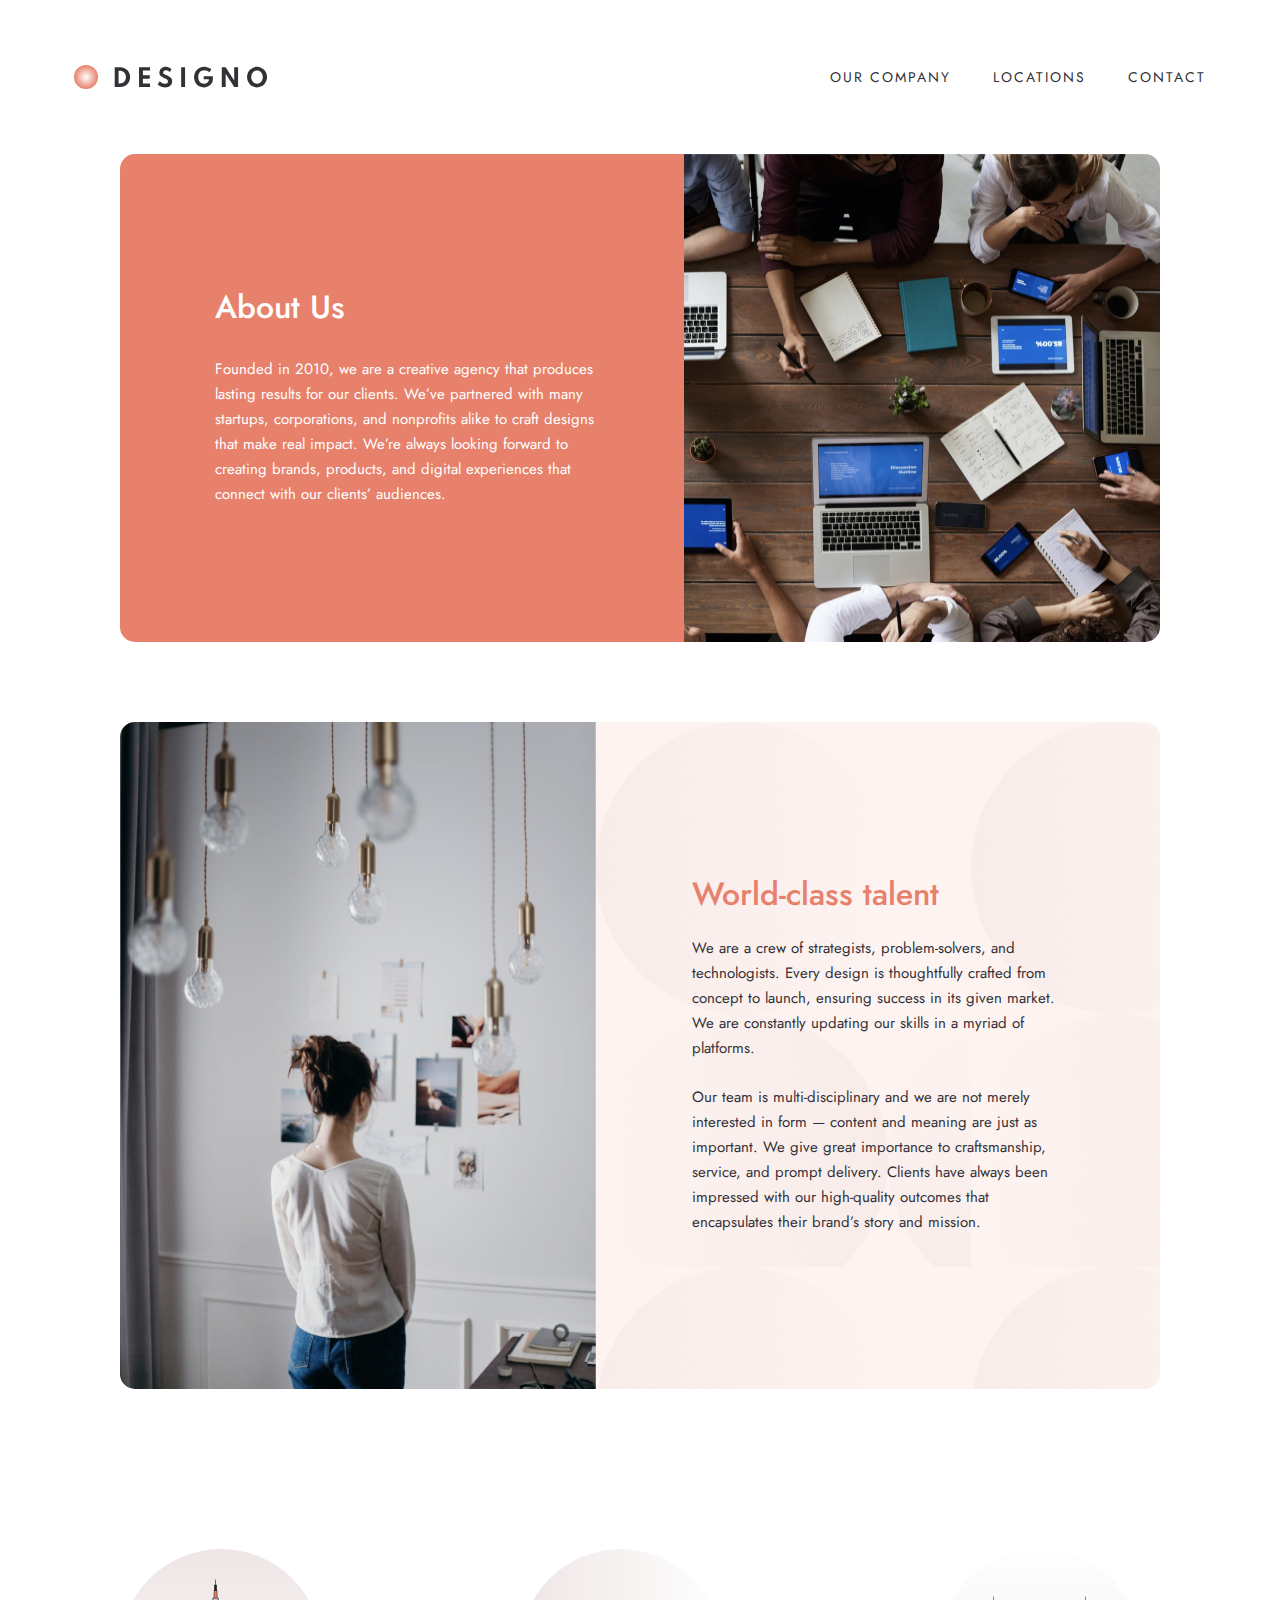
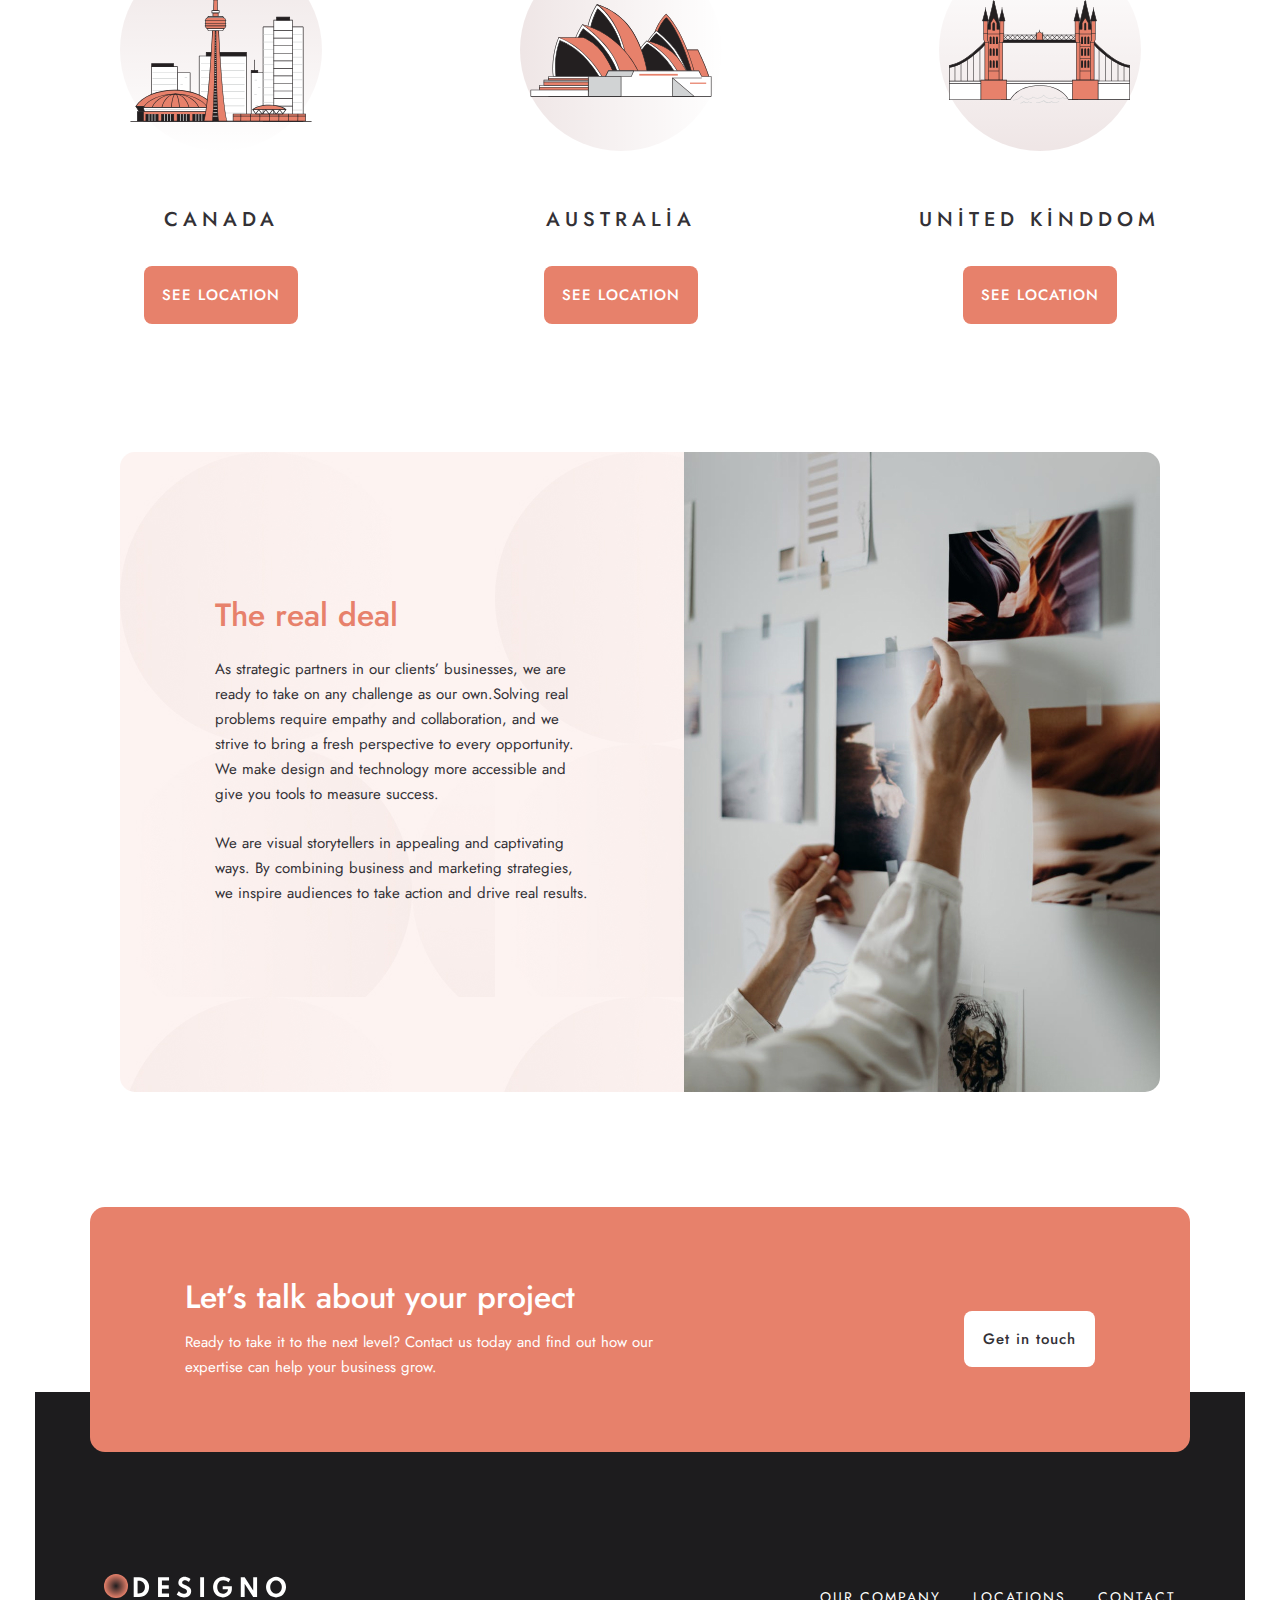
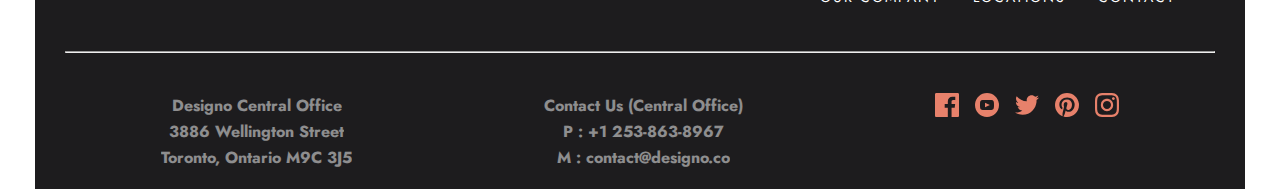
==== index.html @ 9c94b3c3 "tüm dosyalar git'e kayıt edildi" ====
<!DOCTYPE html>
<html lang="en">
<head>
    <meta charset="UTF-8">
    <meta name="viewport" content="width=device-width, initial-scale=1.0">
    <link rel="preconnect" href="https://fonts.googleapis.com">
    <link rel="preconnect" href="https://fonts.gstatic.com" crossorigin>
    <link href="https://fonts.googleapis.com/css2?family=Jost:ital,wght@0,100..900;1,100..900&display=swap" rel="stylesheet">
    <title>Batuhan Çoban</title>
    <link rel="stylesheet" href="assets/css/stil.css">
    <script src="assets/js/script.js" defer></script>
</head>
<body>

    <!-- ANA KAPSAYICI -->
    <div class="conteiner">
        <!-- HEADER START -->
        <header class="header">
            <div class="header-logo">
                <img src="assets/img/desing-logo.svg" alt="">
                <img src="assets/img/DESIGNO.svg" alt="">
            </div>
            <!-- HEADER LİNK TABLET DESKTOP START -->
            <div class="header-link mobile-hidden">
                <a href="">OUR COMPANY</a>
                <a href="">LOCATIONS</a>
                <a href="">CONTACT</a>
            </div>
            <!-- HEADER LİNK TABLET DESKTOP END -->

            <!-- HEADER MOBİLE MENÜ START -->
            <img class="tablet-desktop-hidden" src="assets/img/menü.svg" alt="">
            <!-- HEADER MOBİLE MENÜ END -->
        </header>
        <!-- HEADER END -->
        <!-- ------------------------------------------------------- -->
        <!-- PAGE1 START -->
        <div class="page1">
            <img class="mobile-img1" src="assets/img/mobil-img1.jpg" alt="">
            <img class="tablet-img1" src="assets/img/tablet-img1.jpg" alt="">
            <img class="desktop-img1" src="assets/img/desktop-img1.jpg" alt="">
            <div class="page1-content">
                <h1>About Us</h1>
                <p>Founded in 2010, we are a creative agency that produces lasting results for our clients. We’ve partnered with many startups, corporations, and nonprofits alike to craft designs that make real impact. We’re always looking forward to creating brands, products, and digital experiences that connect with our clients’ audiences.</p>
            </div>
        </div>
        <!-- PAGE1 END -->
        <!-------------------------------------------------------------- -->
        <!-- PAGE2 START -->
        <div class="page2">
            <img class="mobile-img2" src="assets/img/mobil-img2.jpg" alt="">
            <img class="tablet-img2" src="assets/img/tablet-img2.jpg" alt="">
            <img class="desktop-img2" src="assets/img/desktop-img2.jpg" alt="">
            <div class="page2-content">
                <h1>World-class talent</h1>
                <p>We are a crew of strategists, problem-solvers, and technologists. Every design is thoughtfully crafted from concept to launch, ensuring success in its given market. We are constantly updating our skills in a myriad of platforms.</p>
                <p>Our team is multi-disciplinary and we are not merely interested in form — content and meaning are just as important. We give great importance to craftsmanship, service, and prompt delivery. Clients have always been impressed with our high-quality outcomes that encapsulates their brand’s story and mission.</p>
            </div>
        </div>
        <!-- PAGE2 END -->
        <!-- ------------------------------------------------------- -->
        <!-- PAGE3 START -->
        <div class="page3">
            <div class="canada">
                <img src="assets/img/canada.svg" alt="">
                <p>CANADA</p>
                <a target="_blank" href="https://www.google.com/maps/place/Kanada/@48.8907087,-135.5246105,3z/data=!3m1!4b1!4m6!3m5!1s0x4b0d03d337cc6ad9:0x9968b72aa2438fa5!8m2!3d56.130366!4d-106.346771!16zL20vMGQwNjBn?authuser=0&entry=ttu">SEE LOCATION</a>
            </div>
            <div class="australia">
                <img src="assets/img/australia.svg" alt="">
                <p>AUSTRALİA</p>
                <a target="_blank" href="https://www.google.com/maps/place/Avustralya/@-24.5253214,111.8379292,4z/data=!3m1!4b1!4m6!3m5!1s0x2b2bfd076787c5df:0x538267a1955b1352!8m2!3d-25.274398!4d133.775136!16zL20vMGNoZ2h5?authuser=0&entry=ttu">SEE LOCATION</a>
            </div>
            <div class="united-kingdom">
                <img src="assets/img/united-kingdom.svg" alt="">
                <p>UNİTED KİNDDOM</p>
                <a target="_blank" href="https://www.google.com/maps/place/Birle%C5%9Fik+Krall%C4%B1k/@54.1029412,-15.0066195,5z/data=!3m1!4b1!4m6!3m5!1s0x25a3b1142c791a9:0xc4f8a0433288257a!8m2!3d55.378051!4d-3.435973!16zL20vMDdzc2M?authuser=0&entry=ttu">SEE LOCATION</a>
            </div>
        </div>
        <!-- PAGE3 END -->
        <!-- ------------------------------------------------------- -->
        <!-- PAGE4 START -->
        <div class="page4">
            <img class="mobile-img3" src="assets/img/mobile-img3.jpg" alt="">
            <img class="tablet-img3" src="assets/img/tablet-img3.jpg" alt="">
            <img class="desktop-img3" src="assets/img/desktop-img3.jpg" alt="">
            <div class="page4-content">
                <h1>The real deal</h1>
                <p>As strategic partners in our clients’ businesses, we are ready to take on any challenge as our own.Solving real problems require empathy and collaboration, and we strive to bring a fresh perspective to every opportunity. We make design and technology more accessible and give you tools to measure success.</p>
                <p>We are visual storytellers in appealing and captivating ways. By combining business and marketing strategies, we inspire audiences to take action and drive real results.</p>
            </div>
        </div>
        <!-- PAGE4 END -->

        <!-- FOOTER START -->
        <footer class="footer">
            <div class="footer-content">
                <div class="footer-content-mini1">
                    <h1>Let’s talk about your project</h1>
                    <p>Ready to take it to the next level? Contact us today and find out how our expertise can help your business grow.</p>
                </div>
                <div class="footer-content-mini2">
                    <a href="">Get in touch</a>
                </div>
            </div>

            <div class="footer-content2">
                <div class="footer-logo">
                    <div class="footer-logo2">
                        <img src="assets/img/desing-logo.svg" alt="">
                        <img src="assets/img/footer-desingo.svg" alt="">
                    </div>
                    <hr class="footer-hr1">
                    <div class="footer-link">
                        <a href="">OUR COMPANY</a>
                        <a href="">LOCATIONS</a>
                        <a href="">CONTACT</a>
                    </div>
                </div>
            </div>
            <hr class="footer-hr2">

            <div class="footer-end-content">
                <div class="footer-end-content1">
                    <p>Designo Central Office</p>
                    <p>3886 Wellington Street</p>
                    <p>Toronto, Ontario M9C 3J5</p>
                </div>
                <div class="footer-end-content2">
                    <p>Contact Us (Central Office)</p>    
                    <p>P : +1 253-863-8967</p>    
                    <p>M : contact@designo.co</p> 
                </div>
                <div class="footer-end-content3">
                    <img src="assets/img/facebook.svg" alt="">
                    <img src="assets/img/youtube.svg" alt="">
                    <img src="assets/img/twitter.svg" alt="">
                    <img src="assets/img/sosyalmedya.svg" alt="">
                    <img src="assets/img/ınstagram.svg" alt="">
                </div>
            </div>

        </footer>

        <!-- FOOTER END -->
    </div>
    <!-- ANA KAPSAYICI END -->
</body>
</html>
</html>
---- assets/css/stil.css ----
*{
    margin: 0;
    padding: 0;
    box-sizing:border-box;
    font-family: "Jost", sans-serif;
    a{
        text-decoration: none;
    }
}

.mobile-hidden{display: none;}
.tablet-img1{display: none;}
.desktop-img1{display: none;}

.tablet-img2{display: none;}
.desktop-img2{display: none;}

.tablet-img3{display: none;}
.desktop-img3{display: none;}

.footer-hr2{display: none;}


.conteiner{
    max-width: 1210px;
    margin-inline: auto;
}
.header{
    display: flex;
    align-items: center;
    justify-content: space-between;
    padding: 35px 24px;
}

.header-logo{
    display: flex;
    gap: 16px;
}

.page1{
    padding: 0px 30px;
    /* max-width: 550px; */
    margin-inline: auto;
    h1{
        color: #FFF;
        text-align: center;
        font-size: 32px;
        font-style: normal;
        font-weight: 500;
        line-height: 36px; /* 112.5% */
    }

    p{
        margin-top: 24px;
        color: #FFF;
        text-align: center;
        font-size: 15px;
        font-style: normal;
        font-weight: 400;
        line-height: 25px; /* 166.667% */
    }


    img{
        width: 100%;
    }
}

.page1-content{
    background-image: url(../img/page1-backgraund.svg);
    text-align: center;
    margin-top: -8px;
    padding: 80px 24px;
}

.page2{
    padding: 0px 30px;
    /* max-width: 550px; */
    margin-inline: auto;

    h1{
        color: #E7816B;
        text-align: center;
        font-size: 32px;
        font-style: normal;
        font-weight: 500;
        line-height: 36px; /* 112.5% */
    }

    p{
        margin-top: 24px;
        color: #333136;
        text-align: center;
        font-size: 15px;
        font-style: normal;
        font-weight: 400;
        line-height: 25px; /* 166.667% */
    }
    img{
        width: 100%;
    }
}


.page2-content{
    background-image: url(../img/page2-background.jpg);
    padding: 80px 24px;
}


.page3{
    text-align: center;
    margin-top: 120px;
    padding: 0px 30px;
    /* max-width: 550px; */
    margin-inline: auto;
    gap: 48px;

    p{
        margin-top: 48px;
        color: #333136;
        font-size: 20px;
        font-weight: 500;
        letter-spacing: 5px;
    }
    a{
        display: inline-block;
        padding: 18px;
        background-color: #E7816B;
        color: #FFF;
        font-size: 15px;
        font-weight: 500;
        letter-spacing: 1px;
        border-radius: 8px;
        margin: 32px auto 48px auto;
    }
}


.page4{
    margin-top: 80px;
    padding: 0px 30px;
    /* max-width: 550px; */
    margin-inline: auto;
    h1{
        color: #E7816B;
        text-align: center;
        font-size: 32px;
        font-weight: 500;
        line-height: 36px; /* 112.5% */
    }
    p{
        margin-top: 24px;
        color: #333136;
        text-align: center;
        font-size: 15px;
        font-weight: 400;
        line-height: 25px; /* 166.667% */
    }
    img{
        width: 100%;
    }
}

.page4-content{
    background-image: url(../img/page2-background.jpg);
    padding: 80px 24px 105px 24px;
}

.footer{
    text-align: center;
    margin-top: 300px;
    padding: 0px 30px;
    /* max-width: 550px; */
    margin-inline: auto;
    background-color: #1D1C1E;
    position: relative;
}



.footer-hr1{
    margin-top: 32px;
}

.footer-logo{
    margin-bottom: 32px;
    a{
        margin-top: 32px;
        color: #FFF;
        font-size: 14px;
        font-weight: 400;
        line-height: 14px; /* 100% */
        letter-spacing: 2px;
        display:block;
    }
}



.footer-content{
    text-align: center;
    border-radius: 15px;
    padding: 64px 24px;
    max-width: 1100px;
    margin-inline: auto;
    background-color: #E7816B;
    margin-top: -185px;
    position: absolute;
    left: 30px;
    right: 30px;
    h1{
        color: #FFF;
        font-size: 32px;
        font-weight: 500;
        line-height: 36px; /* 112.5% */
    }

    p{
        margin-top: 15px;
        color: #FFF;
        font-size: 15px;
        font-weight: 400;
        line-height: 25px; /* 166.667% */
    }
    a{
        margin-top: 32px;
        color: #333136;
        font-size: 15px;
        font-weight: 500;
        letter-spacing: 1px;
        padding: 17px 19px;
        background-color: #FFF;
        display: inline-block;
        border-radius: 8px;
    }
}

.footer-content2{
    padding: 253px 24px 0px 24px;
}

.footer-end-content{
    p{
        opacity: 0.5;
        color: #FFF;
        text-align: center;
        font-size: 16px;
        font-weight: 700;
        line-height: 26px; /* 162.5% */
    }

}

.footer-end-content1{
    margin-top: 40px;
}

.footer-end-content2{
    margin-top: 40px;
}
.footer-end-content3{
    margin-top: 40px;
    padding-bottom: 72px;
    display: flex;
    justify-content: center;
    gap: 16px;
}





/* TABLET */
@media (width >= 705px) {


    .tablet-desktop-hidden{display: none;}
    .tablet-img1{display: block;}
    .mobile-img1{display: none;}

    .mobile-img2{display: none;}
    .tablet-img2{display: block;}

    .mobile-img3{display: none;}
    .tablet-img3{display: block;}

    .footer-hr1{display: none;}
    

    

    .header{
        padding: 65px 39px;
        
    }

    .header-link{
        display: flex;
        gap: 42px;
        a{
            color: #333136;
            font-size: 14px;
            font-weight: 400;
            line-height: 14px; /* 100% */
            letter-spacing: 2px;
        }
    }


    .page1{
        max-width: 900px;
        padding: 0px 30px;

        img{
            border-top-left-radius: 15px;
            border-top-right-radius: 15px;
        }

        p{
            margin-top: 32px;
        }
    }

    .page1-content{
        padding: 64px 58px;
        border-bottom-left-radius: 15px;
        border-bottom-right-radius: 15px;
    }

    

    .page2{
        margin-top: 80px;
        max-width: 900px;
        img{
            border-top-left-radius: 15px;
            border-top-right-radius: 15px;
        }
    }
    .page2-content{
        padding: 68px 58px;
        border-bottom-left-radius: 15px;
        border-bottom-right-radius: 15px;
    }


      
    .page4{
        margin-top: 80px;
        max-width: 900px;
        img{
            border-top-left-radius: 15px;
            border-top-right-radius: 15px;
        }
    }

    .page4-content{
        max-width: 900px;
        padding: 58px;
        border-bottom-left-radius: 15px;
        border-bottom-right-radius: 15px;
    }

    .footer-content2{
        padding: 166px 39px 15px 39px;
        display: flex;
        align-items: center;
    }

    .footer-link{
        display: flex;
    }



    .footer-logo{
        width: 100%;
        display: flex;
        align-items: flex-end;
        justify-content: space-between;
    }

    .footer-link{
        display: flex;
        align-items: center;
        gap: 32px;
    }

    .footer-hr2{
        display: block;
    }

    .footer-end-content{
        display: flex;
        justify-content: space-around;
    }


}


  
  
  
/* DESKTOP */
@media (width >= 1110px) {
    .tablet-img1{display: none;}
    .desktop-img1{display: block;}

    .tablet-img2{display: none;}
    .desktop-img2{display: block;}

    .tablet-img3{display: none;}
    .desktop-img3{display: block;}

    .page1{
        max-width: 1100px;
        padding: 0px 30px;
        display: flex;
        h1{
            text-align: left;
        }
        p{
            text-align: left;
        }
        img{
            border-top-left-radius: 0px;
            border-top-right-radius: 15px;
            border-bottom-right-radius: 15px;
        }
    }
    

    .page1-content{
        order: 1;
        margin-top: 0px;
        padding: 135px 82px 135px 95px;
        text-align: left;
        border-bottom-left-radius: 15px;
        border-bottom-right-radius: 0px;
        border-top-left-radius: 15px;
    }

    .desktop-img1{
        order: 2;
    }


    .page2{
        max-width: 1100px;
        padding: 0px 30px;
        display: flex;
        h1{
            text-align: left;
        }
        p{
            text-align: left;
        }
        img{
            border-top-right-radius: 0px;
            border-top-left-radius: 15px;
            border-bottom-left-radius: 15px;
        }
    }



    .page2-content{
        padding: 154px 96px;
        border-top-right-radius: 15px;
        border-bottom-right-radius: 15px;
        border-bottom-left-radius: 0px;
    }


    .page3{
        margin-top: 160px;
        display: flex;
        justify-content: space-between;
        max-width: 1100px;
        padding: 0px 30px;
    }


    .page4{
        max-width: 1100px;
        padding: 0px 30px;
        display: flex;
        h1{
            text-align: left;
        }
        p{
            text-align: left;
        }
        img{
            border-top-right-radius: 15px;
            border-top-left-radius: 0px;
            border-bottom-right-radius: 15px;
        }
    }
    .page4-content{
        order: 1;
        padding: 145px 95px;
        border-top-left-radius: 15px;
        border-bottom-left-radius: 15px;
        border-bottom-right-radius: 0px;
    }

    .desktop-img3{
        order: 2;
    }

    .footer-content{
        display: flex;
        justify-content: space-between;
        padding: 72px 95px;
    }


    .footer-content-mini1{
        max-width: 500px;
        text-align: left;
    }
}
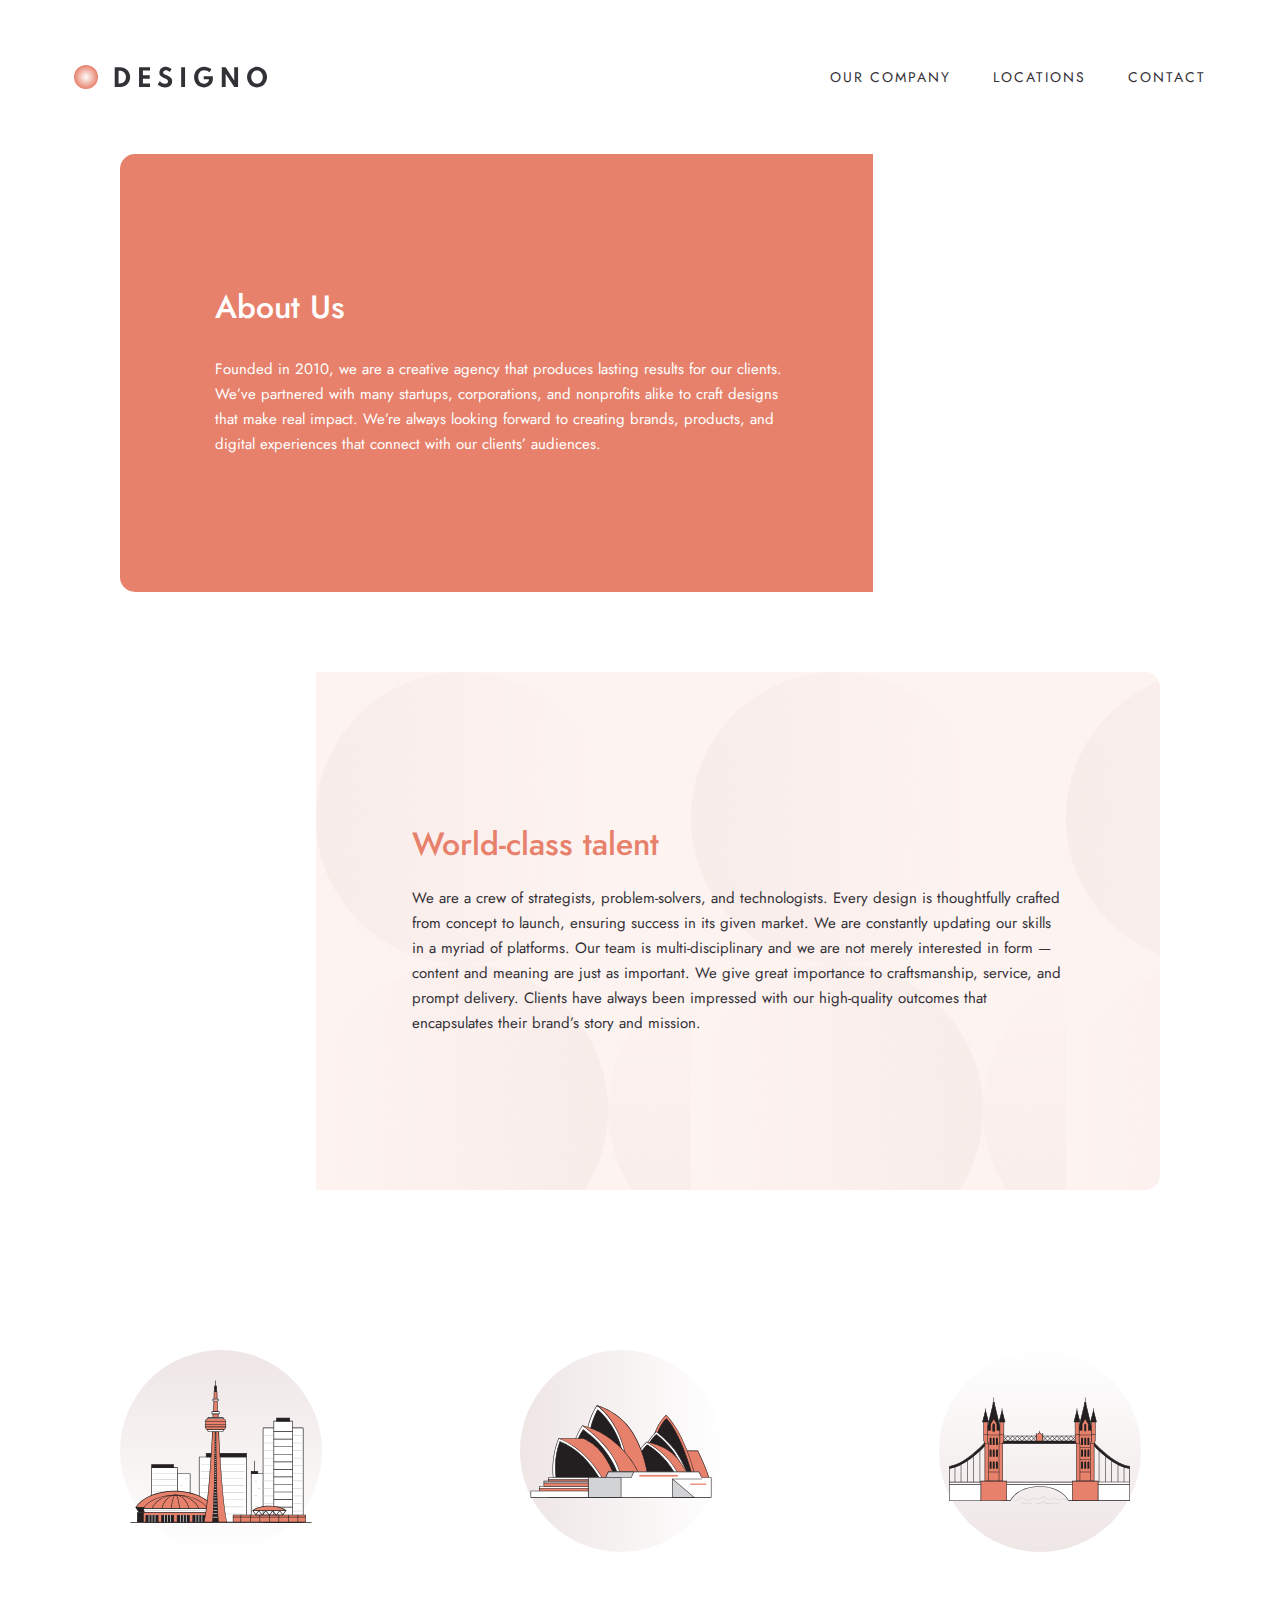
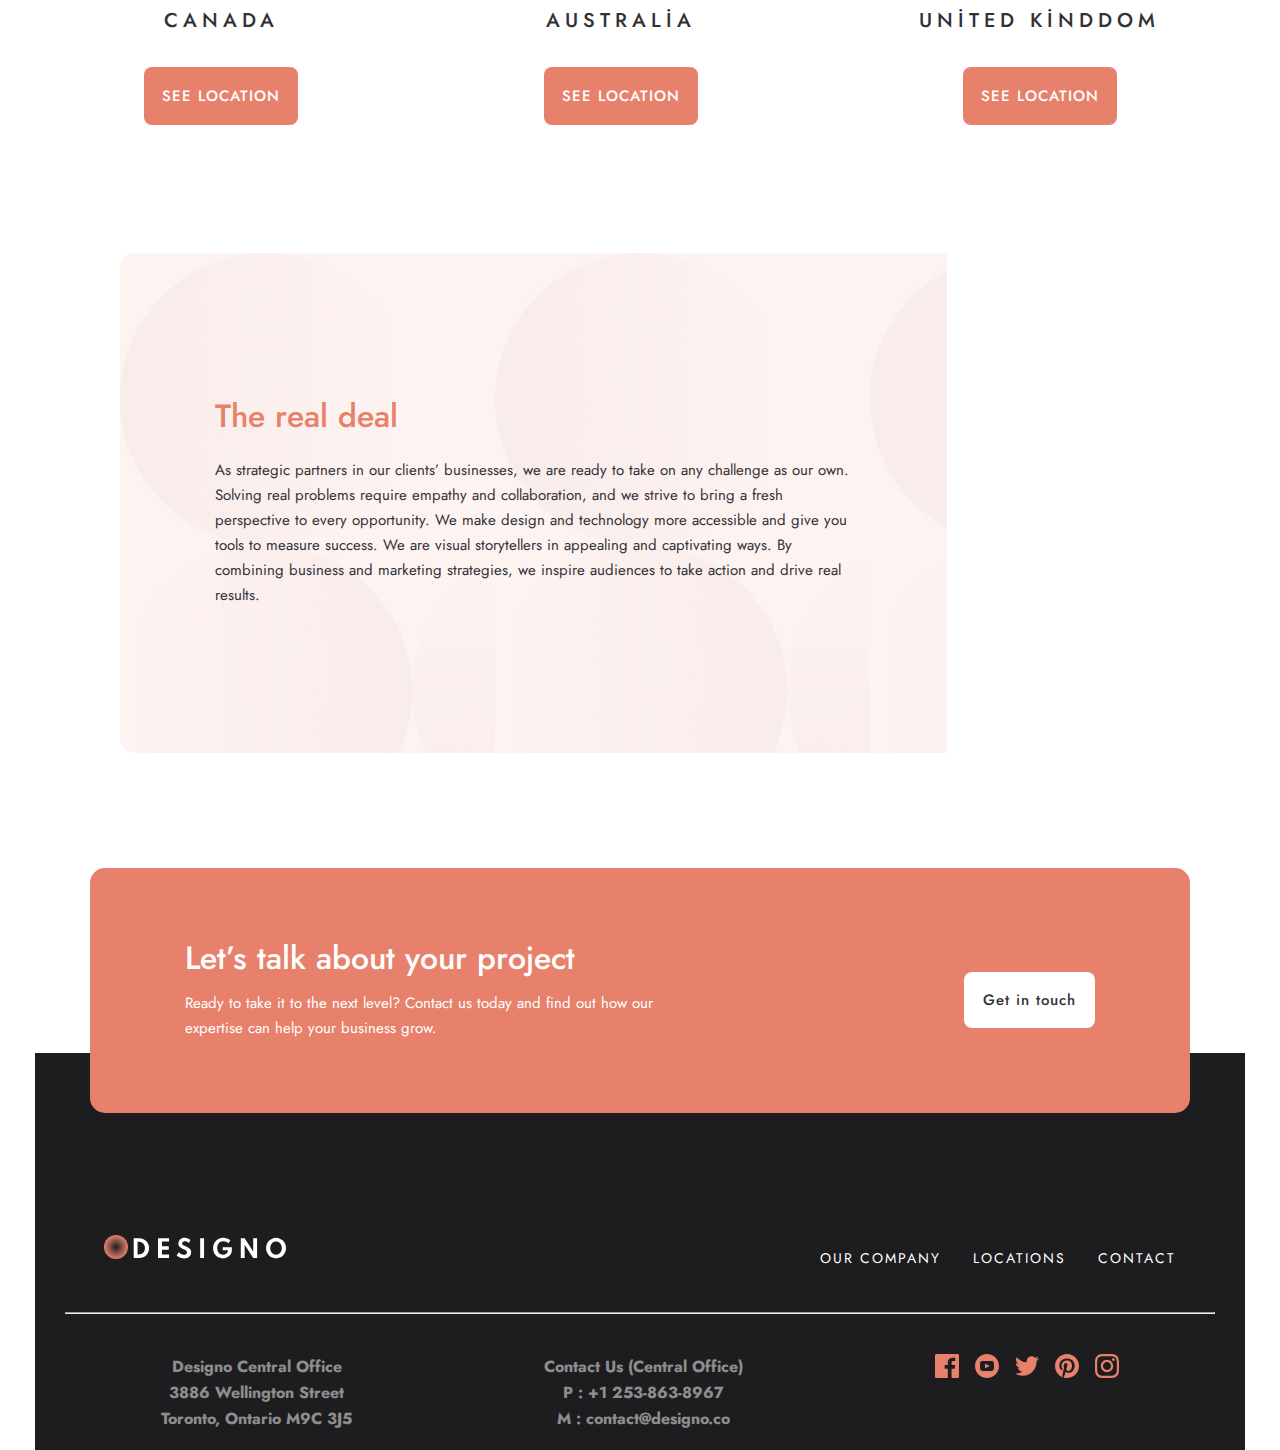
==== commit fa61c010: "json dosyası oluşturuldu fecth atılarak veriler ekrana basıldı tamamladı" ====
--- a/index.html
+++ b/index.html
@@ -36,26 +36,13 @@
         <!-- ------------------------------------------------------- -->
         <!-- PAGE1 START -->
         <div class="page1">
-            <img class="mobile-img1" src="assets/img/mobil-img1.jpg" alt="">
-            <img class="tablet-img1" src="assets/img/tablet-img1.jpg" alt="">
-            <img class="desktop-img1" src="assets/img/desktop-img1.jpg" alt="">
-            <div class="page1-content">
-                <h1>About Us</h1>
-                <p>Founded in 2010, we are a creative agency that produces lasting results for our clients. We’ve partnered with many startups, corporations, and nonprofits alike to craft designs that make real impact. We’re always looking forward to creating brands, products, and digital experiences that connect with our clients’ audiences.</p>
-            </div>
+
         </div>
         <!-- PAGE1 END -->
         <!-------------------------------------------------------------- -->
         <!-- PAGE2 START -->
         <div class="page2">
-            <img class="mobile-img2" src="assets/img/mobil-img2.jpg" alt="">
-            <img class="tablet-img2" src="assets/img/tablet-img2.jpg" alt="">
-            <img class="desktop-img2" src="assets/img/desktop-img2.jpg" alt="">
-            <div class="page2-content">
-                <h1>World-class talent</h1>
-                <p>We are a crew of strategists, problem-solvers, and technologists. Every design is thoughtfully crafted from concept to launch, ensuring success in its given market. We are constantly updating our skills in a myriad of platforms.</p>
-                <p>Our team is multi-disciplinary and we are not merely interested in form — content and meaning are just as important. We give great importance to craftsmanship, service, and prompt delivery. Clients have always been impressed with our high-quality outcomes that encapsulates their brand’s story and mission.</p>
-            </div>
+
         </div>
         <!-- PAGE2 END -->
         <!-- ------------------------------------------------------- -->
@@ -81,14 +68,7 @@
         <!-- ------------------------------------------------------- -->
         <!-- PAGE4 START -->
         <div class="page4">
-            <img class="mobile-img3" src="assets/img/mobile-img3.jpg" alt="">
-            <img class="tablet-img3" src="assets/img/tablet-img3.jpg" alt="">
-            <img class="desktop-img3" src="assets/img/desktop-img3.jpg" alt="">
-            <div class="page4-content">
-                <h1>The real deal</h1>
-                <p>As strategic partners in our clients’ businesses, we are ready to take on any challenge as our own.Solving real problems require empathy and collaboration, and we strive to bring a fresh perspective to every opportunity. We make design and technology more accessible and give you tools to measure success.</p>
-                <p>We are visual storytellers in appealing and captivating ways. By combining business and marketing strategies, we inspire audiences to take action and drive real results.</p>
-            </div>
+
         </div>
         <!-- PAGE4 END -->
 
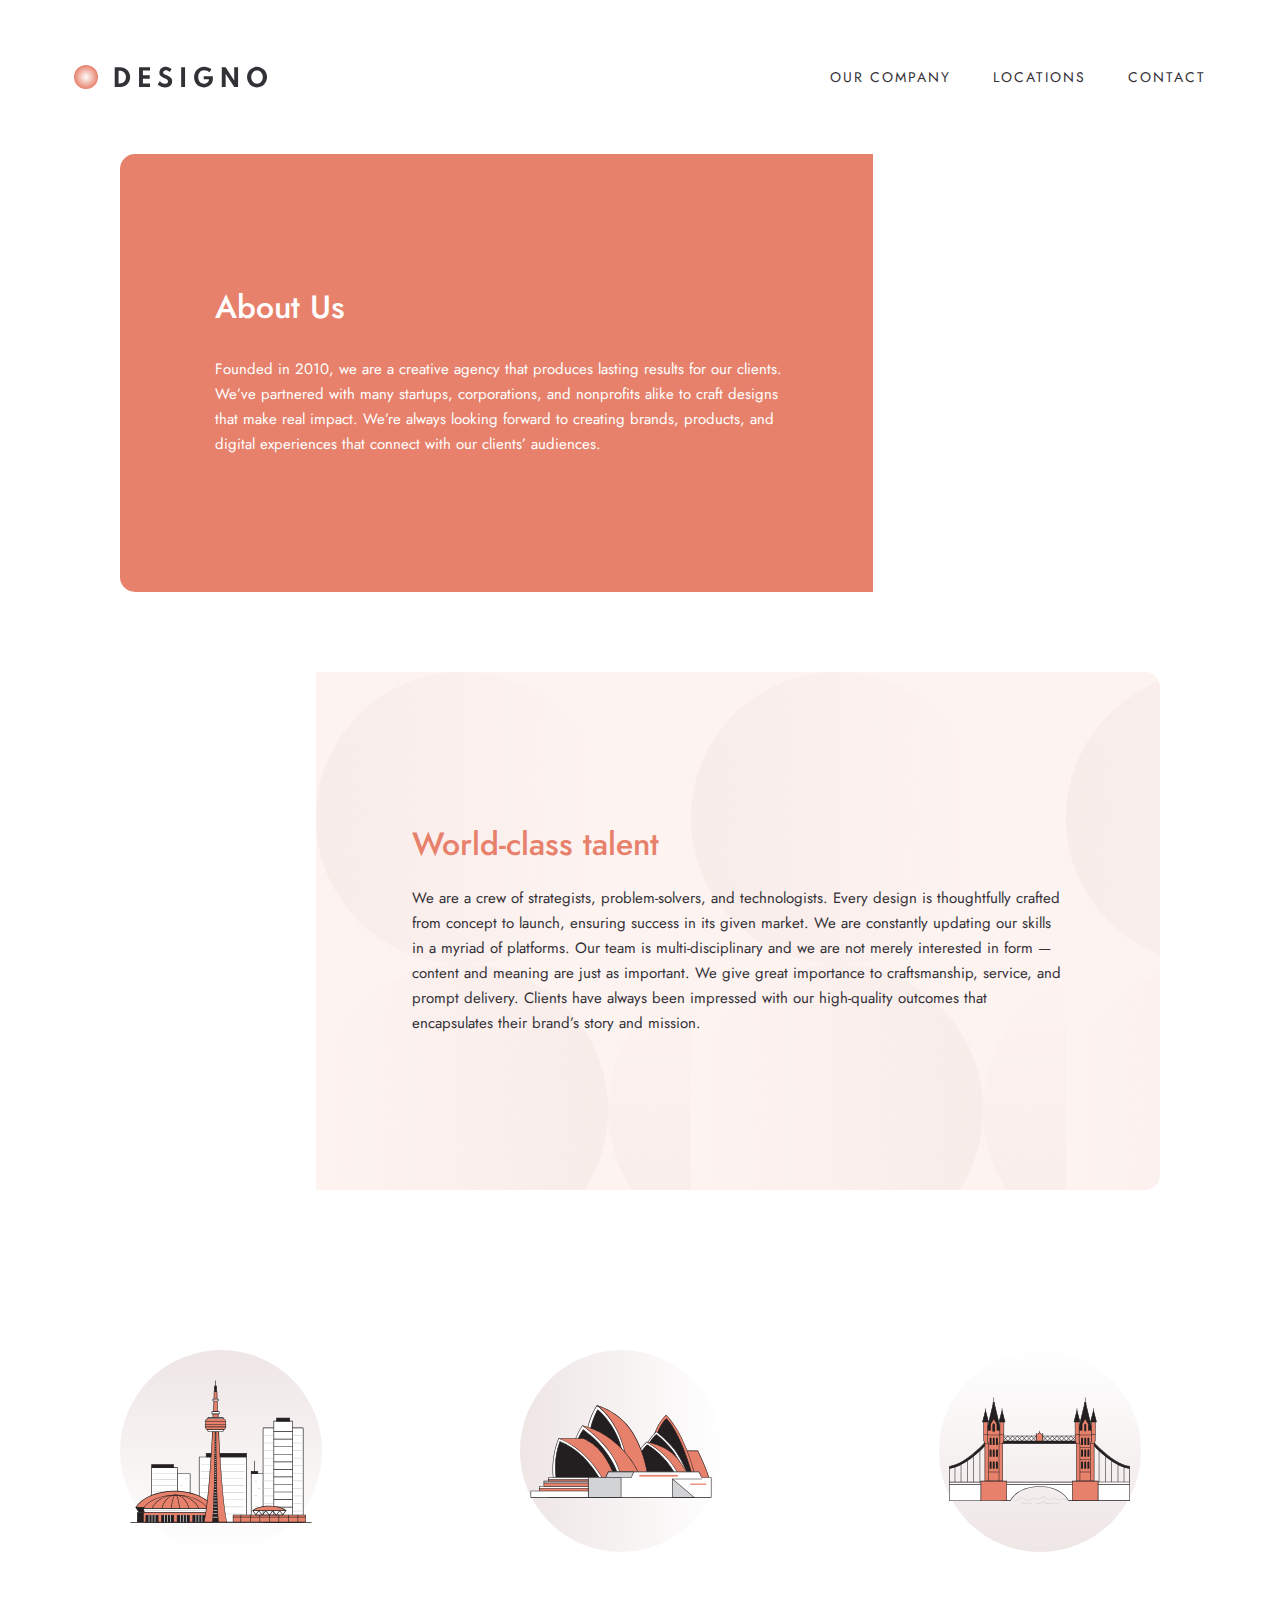
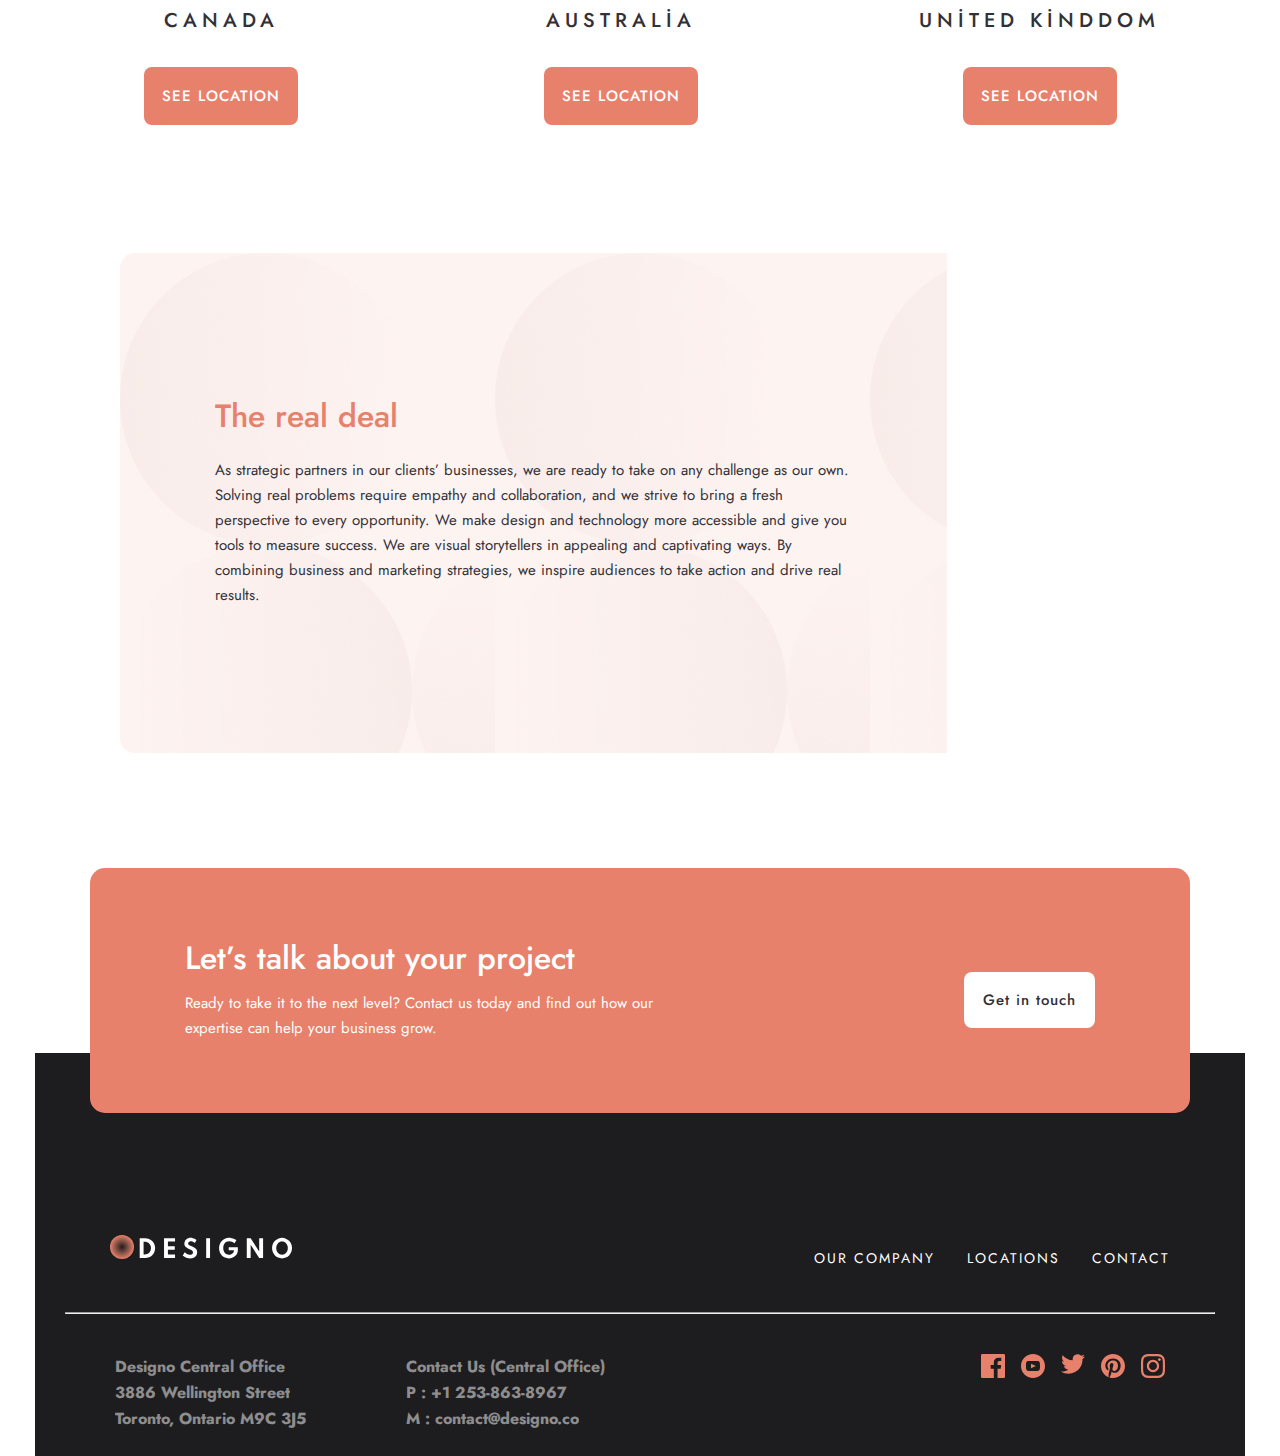
==== commit 1c5ade7a: "buttonlara hover özelligi eklendi ve form sayfası oluşturuldu" ====
--- a/index.html
+++ b/index.html
@@ -80,7 +80,7 @@
                     <p>Ready to take it to the next level? Contact us today and find out how our expertise can help your business grow.</p>
                 </div>
                 <div class="footer-content-mini2">
-                    <a href="">Get in touch</a>
+                    <a class="openDialog" href="#">Get in touch</a>
                 </div>
             </div>
 
@@ -101,22 +101,26 @@
             <hr class="footer-hr2">
 
             <div class="footer-end-content">
-                <div class="footer-end-content1">
-                    <p>Designo Central Office</p>
-                    <p>3886 Wellington Street</p>
-                    <p>Toronto, Ontario M9C 3J5</p>
-                </div>
-                <div class="footer-end-content2">
-                    <p>Contact Us (Central Office)</p>    
-                    <p>P : +1 253-863-8967</p>    
-                    <p>M : contact@designo.co</p> 
+                <div class="content1-content2">
+                    <div class="footer-end-content1">
+                        <p>Designo Central Office</p>
+                        <p>3886 Wellington Street</p>
+                        <p>Toronto, Ontario M9C 3J5</p>
+                    </div>
+                    <div class="footer-end-content2">
+                        <p>Contact Us (Central Office)</p>    
+                        <p>P : +1 253-863-8967</p>    
+                        <p>M : contact@designo.co</p> 
+                    </div>
+
                 </div>
                 <div class="footer-end-content3">
-                    <img src="assets/img/facebook.svg" alt="">
-                    <img src="assets/img/youtube.svg" alt="">
-                    <img src="assets/img/twitter.svg" alt="">
-                    <img src="assets/img/sosyalmedya.svg" alt="">
-                    <img src="assets/img/ınstagram.svg" alt="">
+                    <a target="_blank" href="https://www.facebook.com/acunmedyaakademi/"><img src="assets/img/facebook.svg" alt=""></a>
+                    <a target="_blank" href="https://www.youtube.com/@acunmedyaakademi0"><img src="assets/img/youtube.svg" alt=""></a>
+                    <a target="_blank" href="https://twitter.com/bthncbn34"><img src="assets/img/twitter.svg" alt=""></a>
+                    <a href=""><img src="assets/img/sosyalmedya.svg" alt=""></a>
+                    <a target="_blank" href="https://www.instagram.com/batucancbn"><img src="assets/img/ınstagram.svg" alt=""></a>
+
                 </div>
             </div>
 
@@ -124,6 +128,114 @@
 
         <!-- FOOTER END -->
     </div>
+
+
+    <dialog class="dialogForm">
+        <form action="">
+
+            <table>
+                <tr>
+                    <td>
+                        Adınız:
+                    </td>
+                    <td>
+                        <input type="text" placeholder="Adınız" required>
+                    </td>
+                </tr>
+                <tr>
+                    <td>
+                        Soy Adınız:
+                    </td>
+                    <td>
+                        <input type="text" placeholder="Soyadınız" required>
+                    </td>
+                </tr>
+                <tr>
+                    <td>
+                        Eposta:
+                    </td>
+                    <td>
+                        <input type="email" placeholder="example@gmail.com" required>
+                    </td>
+                </tr>
+                <tr>
+                    <td>
+                        Telefon:
+                    </td>
+                    <td>
+                        <input type="number" placeholder="(__) (_______)" required>
+                    </td>
+                </tr>
+                
+                <tr>
+                    <td>
+                        Yaş:
+                    </td>
+                    <td>
+                        <input type="number" placeholder="Yaşınız" required>
+                    </td>
+                </tr>
+                <tr>
+                    <td>
+                        Konu:
+                    </td>
+                    <td>
+                        <input type="text">
+                    </td>
+                </tr>
+                <tr>
+                    <td>
+                        Mesajınız:
+                    </td>
+                    <td>
+                        <textarea name="" id="" cols="35" rows="5"></textarea>
+                    </td>
+                </tr>
+                <tr>
+                    <td>
+                        Mezun Durumu:
+                    </td>
+                    <td>
+                        <select style="width: 50%;">
+                            <option value="">Seçiniz</option>
+                            <option value="">İlkokul</option>
+                            <option value="">Ortaokul</option>
+                            <option value="">Lise</option>
+                            <option value="">Üniversite</option>
+                            <option value="">Yüksek Lisans</option>
+                        </select>
+                    </td>
+                </tr>
+                <tr>
+                    <td>
+                        Cinsiyet
+                    </td>
+                    <td>
+                        <select style="width: 50%;" >
+                            <option value="">Seçiniz</option>
+                            <option value="">Erkek</option>
+                            <option value="">Kadın</option>
+                        </select>
+                    </td>
+                </tr>
+                <tr>
+                    <td>
+    
+                    </td>
+                    <td>
+                        <input style="width: 150px;" type="submit">
+                        <input style="width: 150px;" type="reset">
+                    </td>
+                </tr>
+    
+    
+            </table>
+            
+        </form>
+    </dialog>
+
+
+
     <!-- ANA KAPSAYICI END -->
 </body>
 </html>
--- a/assets/css/stil.css
+++ b/assets/css/stil.css
@@ -8,6 +8,44 @@
     }
 }
 
+
+table{
+    max-width: 500px;
+    min-height: 100px;
+    background-color: rgb(206, 176, 176);
+    padding: 20px;
+}
+input{
+    background-color: rgb(218, 204, 204);
+    border: none;
+    width: 100%;
+    height: 30px;
+    margin-top: 15px;
+}
+select{
+    background-color: rgb(218, 204, 204);
+    border: none;
+    margin-top: 15px;
+}
+
+textarea{
+    background-color: rgb(218, 204, 204);
+    margin-top: 15px;
+    border: none;
+}
+
+
+.dialogForm{
+    margin: 50px auto;
+    border-radius: 15px;
+    border: none;
+}
+::backdrop{
+    background-color: rgb(0, 0, 0, 0.5);
+}
+
+
+
 .mobile-hidden{display: none;}
 .tablet-img1{display: none;}
 .desktop-img1{display: none;}
@@ -134,6 +172,9 @@
         border-radius: 8px;
         margin: 32px auto 48px auto;
     }
+    a:hover{
+        background-color: #e33a14;
+    }
 }
 
 
@@ -193,6 +234,9 @@
         line-height: 14px; /* 100% */
         letter-spacing: 2px;
         display:block;
+    }
+    a:hover{
+        color:#E7816B;
     }
 }
 
@@ -234,6 +278,9 @@
         display: inline-block;
         border-radius: 8px;
     }
+    a:hover{
+        background-color: rgb(176, 210, 240);
+    }
 }
 
 .footer-content2{
@@ -254,10 +301,16 @@
 
 .footer-end-content1{
     margin-top: 40px;
+    p{
+        text-align: left;
+    }
 }
 
 .footer-end-content2{
     margin-top: 40px;
+    p{
+        text-align: left;
+    }
 }
 .footer-end-content3{
     margin-top: 40px;
@@ -305,6 +358,9 @@
             line-height: 14px; /* 100% */
             letter-spacing: 2px;
         }
+        a:hover{
+            color: #e33a14;
+        }
     }
 
 
@@ -363,7 +419,7 @@
     }
 
     .footer-content2{
-        padding: 166px 39px 15px 39px;
+        padding: 166px 45px 15px 45px;
         display: flex;
         align-items: center;
     }
@@ -390,12 +446,16 @@
     .footer-hr2{
         display: block;
     }
-
+    
     .footer-end-content{
         display: flex;
-        justify-content: space-around;
-    }
-
+        justify-content: space-between;
+        margin: 0px 50px;
+    }
+    .content1-content2{
+        display: flex;
+        gap: 100px;
+    }
 
 }
 
@@ -522,4 +582,5 @@
         max-width: 500px;
         text-align: left;
     }
-}+}
+
